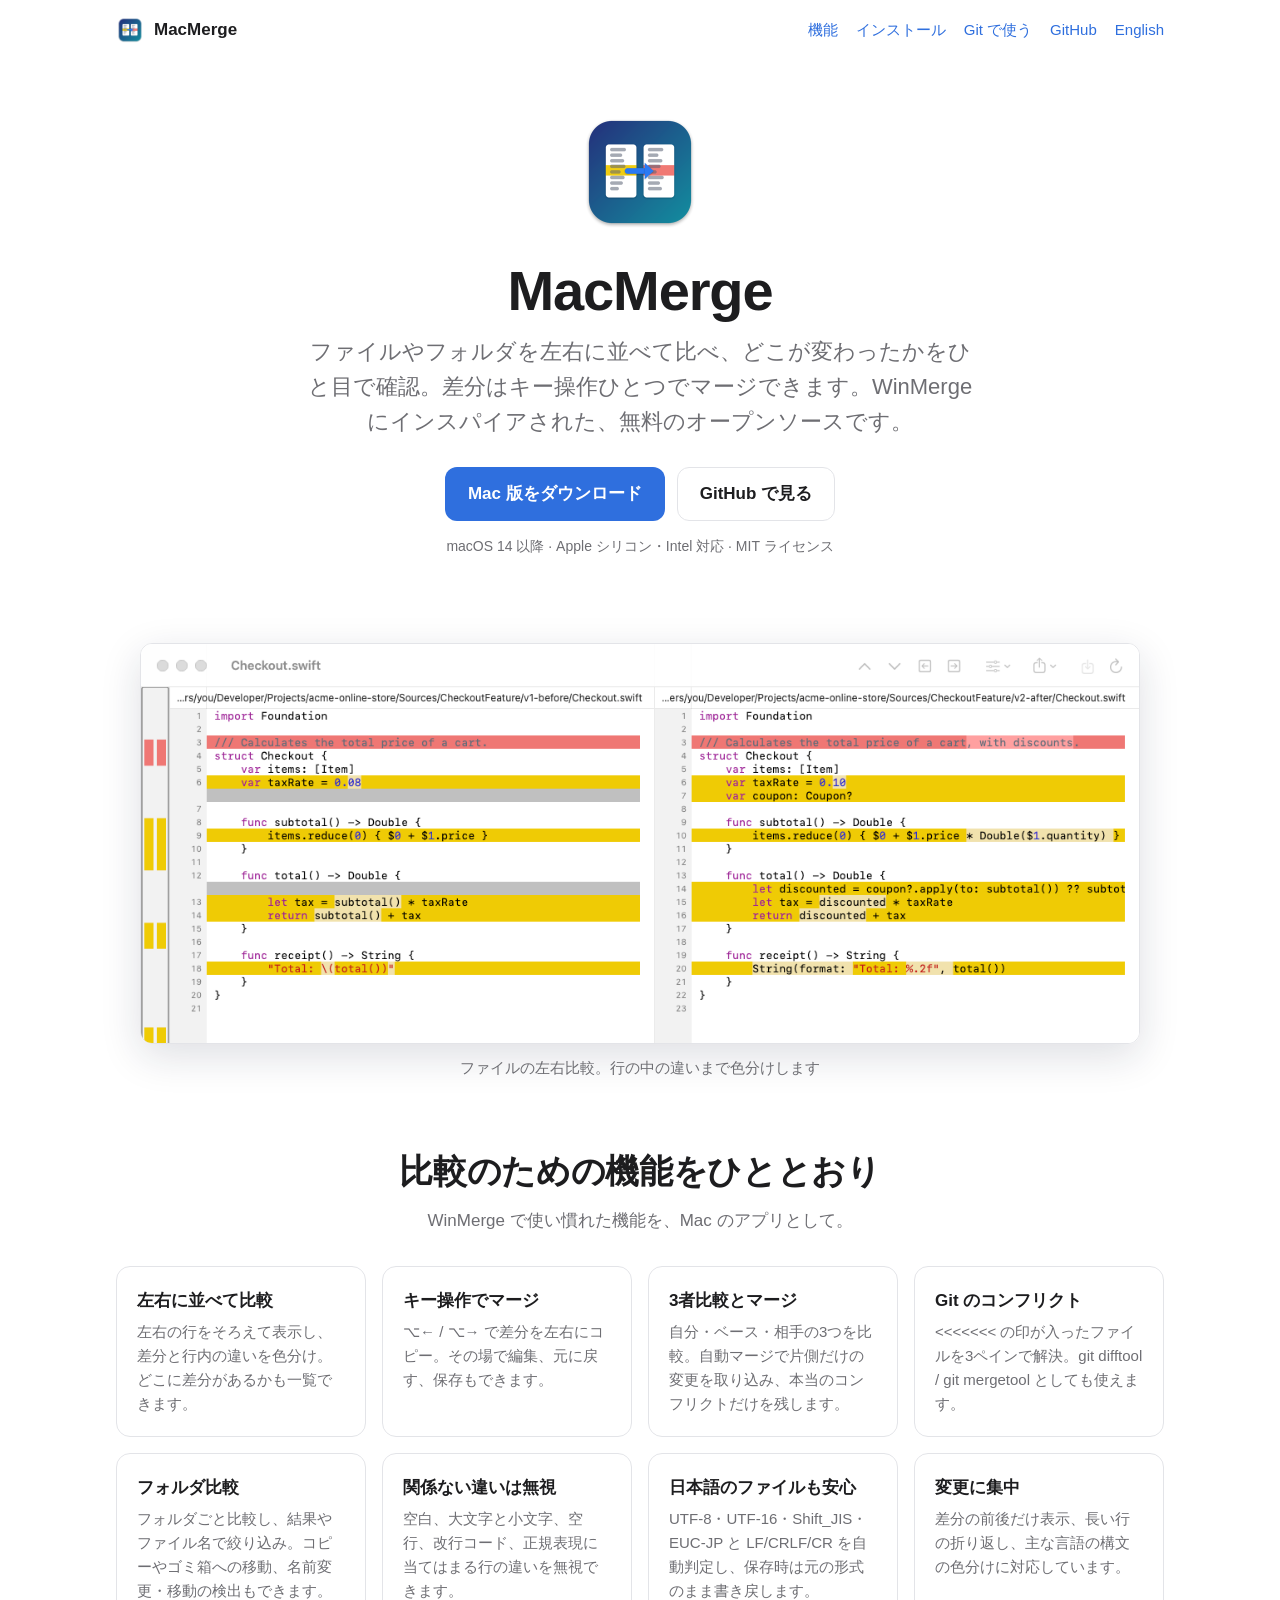
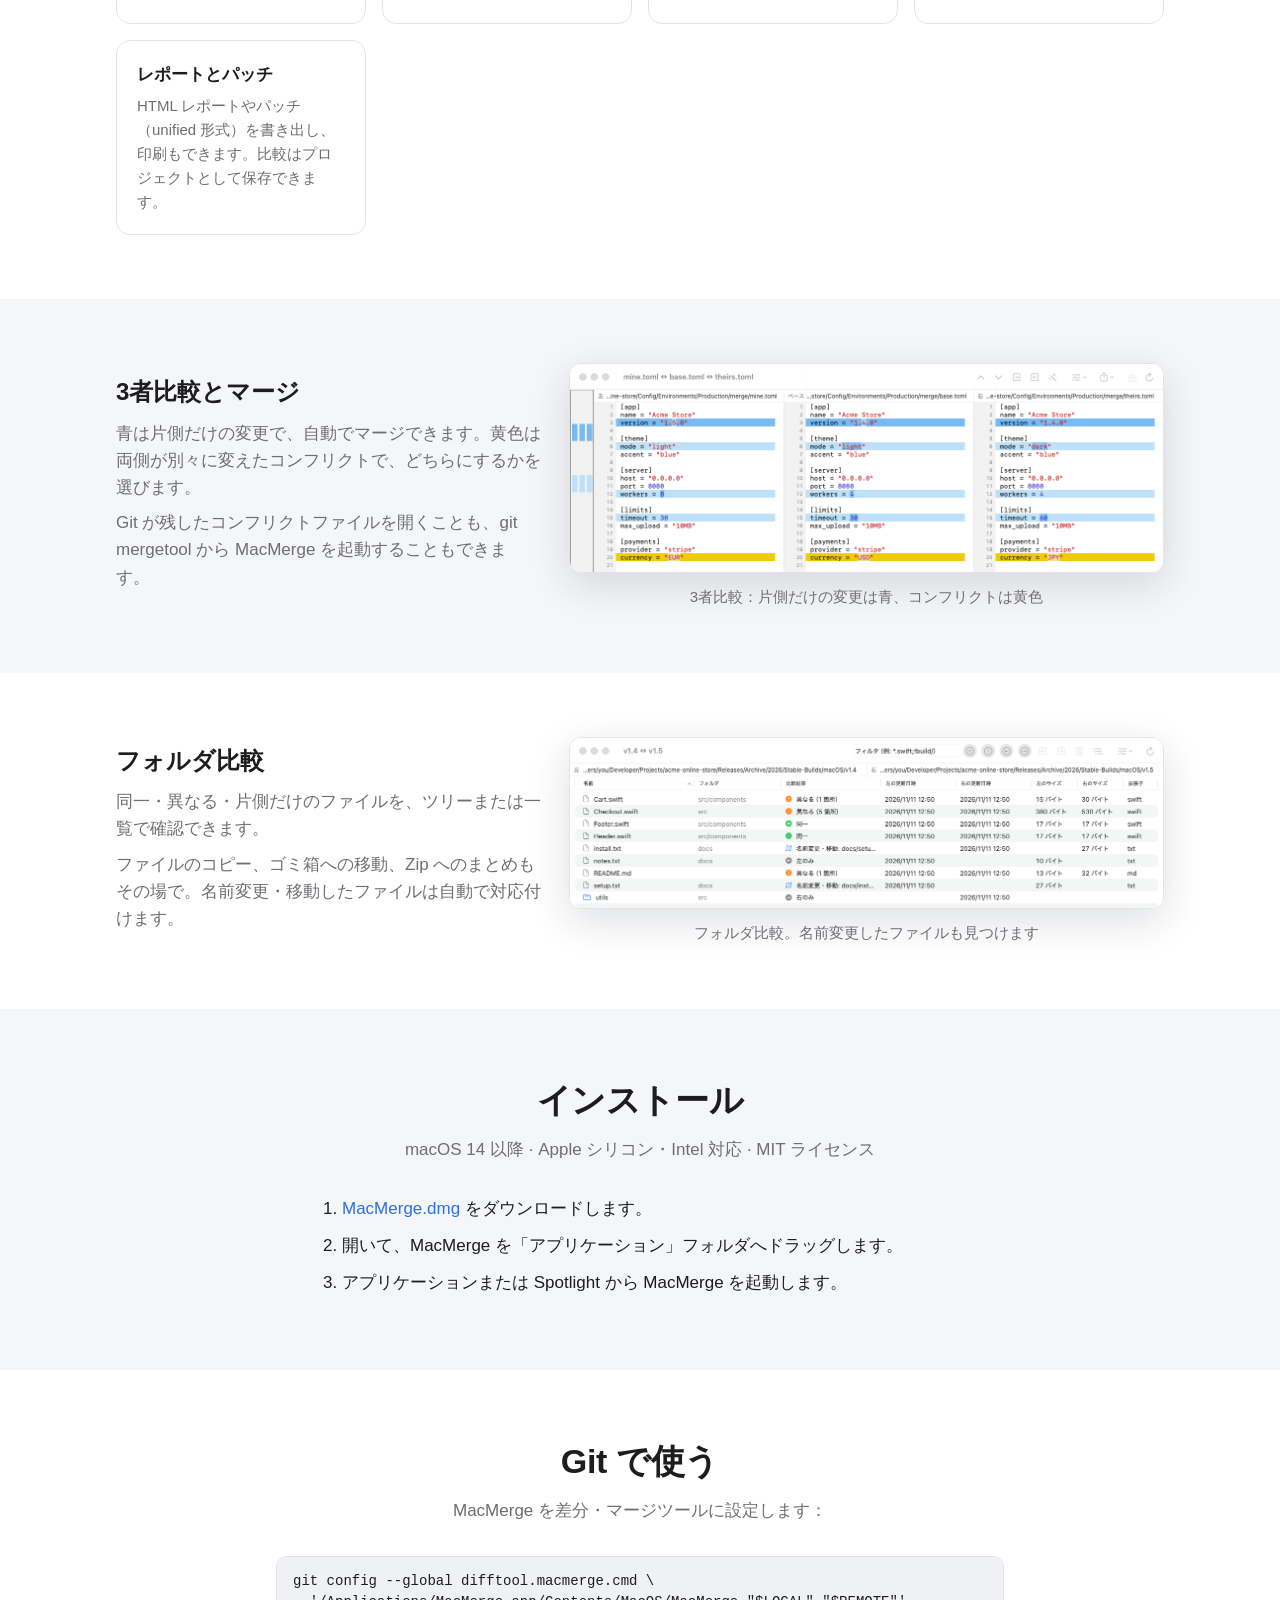
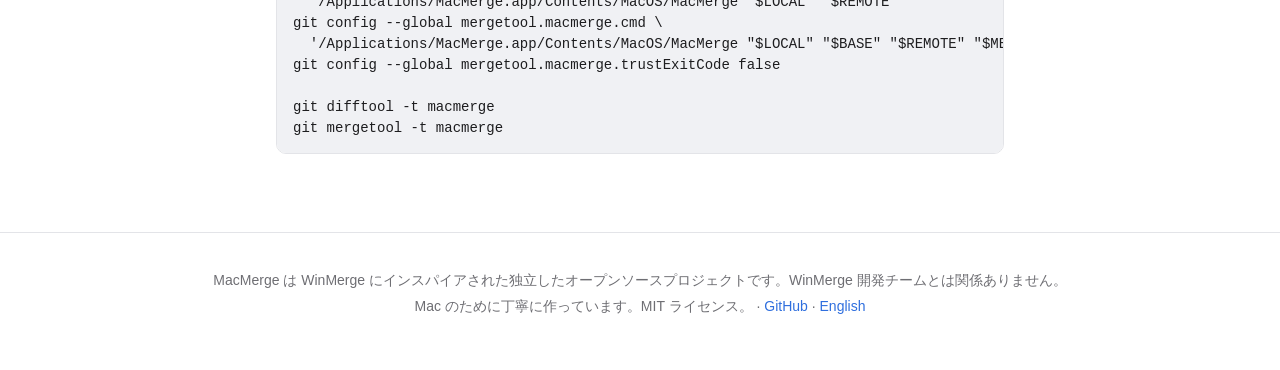
==== site/ja/index.html @ 868717c9 "Add release pipeline, app icon and landing page - App icon (scripts/make-icon.swift draws it) bundle" ====
<!doctype html>
<html lang="ja">
<head>
  <meta charset="utf-8">
  <meta name="viewport" content="width=device-width, initial-scale=1">
  <title>MacMerge — Mac 用のファイル・フォルダ比較ツール</title>
  <meta name="description" content="WinMerge にインスパイアされた、無料でオープンソースの macOS 用ファイル・フォルダ比較ツールです。">
  <meta property="og:title" content="MacMerge">
  <meta property="og:description" content="WinMerge にインスパイアされた、無料でオープンソースの macOS 用ファイル・フォルダ比較ツールです。">
  <meta property="og:image" content="https://macmerge.pages.dev/images/file-en.png">
  <meta name="twitter:card" content="summary_large_image">
  <link rel="alternate" hreflang="ja" href="https://macmerge.pages.dev/ja/">
  <link rel="alternate" hreflang="en" href="https://macmerge.pages.dev/">
  <link rel="icon" href="../favicon.png">
  <link rel="stylesheet" href="../style.css">
</head>
<body>
  <div class="wrap">
    <header class="top">
      <a class="brand" href="./"><img src="../images/icon.png" alt="">MacMerge</a>
      <nav>
        <a class="section-link" href="#features">機能</a>
        <a class="section-link" href="#install">インストール</a>
        <a class="section-link" href="#git">Git で使う</a>
        <a href="https://github.com/HabaSugito/MacMerge">GitHub</a>
        <a href="../" hreflang="en">English</a>
      </nav>
    </header>

    <div class="hero">
      <img class="icon" src="../images/icon.png" alt="MacMerge icon">
      <h1>MacMerge</h1>
      <p class="lead">ファイルやフォルダを左右に並べて比べ、どこが変わったかをひと目で確認。差分はキー操作ひとつでマージできます。WinMerge にインスパイアされた、無料のオープンソースです。</p>
      <div class="buttons">
        <a class="button primary" href="https://github.com/HabaSugito/MacMerge/releases/latest/download/MacMerge.dmg">Mac 版をダウンロード</a>
        <a class="button" href="https://github.com/HabaSugito/MacMerge">GitHub で見る</a>
      </div>
      <p class="meta">macOS 14 以降 · Apple シリコン・Intel 対応 · MIT ライセンス</p>
    </div>

    <figure class="shot">
      <img src="../images/file-ja.png" alt="ファイルの左右比較。行の中の違いまで色分けします" width="1200" height="480">
      <figcaption>ファイルの左右比較。行の中の違いまで色分けします</figcaption>
    </figure>
  </div>

  <section id="features">
    <div class="wrap">
      <h2>比較のための機能をひととおり</h2>
      <p class="sub">WinMerge で使い慣れた機能を、Mac のアプリとして。</p>
      <div class="grid">
        <div class="card"><h3>左右に並べて比較</h3><p>左右の行をそろえて表示し、差分と行内の違いを色分け。どこに差分があるかも一覧できます。</p></div>
        <div class="card"><h3>キー操作でマージ</h3><p>⌥← / ⌥→ で差分を左右にコピー。その場で編集、元に戻す、保存もできます。</p></div>
        <div class="card"><h3>3者比較とマージ</h3><p>自分・ベース・相手の3つを比較。自動マージで片側だけの変更を取り込み、本当のコンフリクトだけを残します。</p></div>
        <div class="card"><h3>Git のコンフリクト</h3><p>&lt;&lt;&lt;&lt;&lt;&lt;&lt; の印が入ったファイルを3ペインで解決。git difftool / git mergetool としても使えます。</p></div>
        <div class="card"><h3>フォルダ比較</h3><p>フォルダごと比較し、結果やファイル名で絞り込み。コピーやゴミ箱への移動、名前変更・移動の検出もできます。</p></div>
        <div class="card"><h3>関係ない違いは無視</h3><p>空白、大文字と小文字、空行、改行コード、正規表現に当てはまる行の違いを無視できます。</p></div>
        <div class="card"><h3>日本語のファイルも安心</h3><p>UTF-8・UTF-16・Shift_JIS・EUC-JP と LF/CRLF/CR を自動判定し、保存時は元の形式のまま書き戻します。</p></div>
        <div class="card"><h3>変更に集中</h3><p>差分の前後だけ表示、長い行の折り返し、主な言語の構文の色分けに対応しています。</p></div>
        <div class="card"><h3>レポートとパッチ</h3><p>HTML レポートやパッチ（unified 形式）を書き出し、印刷もできます。比較はプロジェクトとして保存できます。</p></div>
      </div>
    </div>
  </section>

  <section class="alt">
    <div class="wrap split">
      <div><h3>3者比較とマージ</h3><p>青は片側だけの変更で、自動でマージできます。黄色は両側が別々に変えたコンフリクトで、どちらにするかを選びます。</p><p>Git が残したコンフリクトファイルを開くことも、git mergetool から MacMerge を起動することもできます。</p></div>
      <figure class="shot" style="margin:0">
        <img src="../images/merge-ja.png" alt="3者比較：片側だけの変更は青、コンフリクトは黄色" width="1200" height="420">
        <figcaption>3者比較：片側だけの変更は青、コンフリクトは黄色</figcaption>
      </figure>
    </div>
  </section>

  <section>
    <div class="wrap split">
      <div><h3>フォルダ比較</h3><p>同一・異なる・片側だけのファイルを、ツリーまたは一覧で確認できます。</p><p>ファイルのコピー、ゴミ箱への移動、Zip へのまとめもその場で。名前変更・移動したファイルは自動で対応付けます。</p></div>
      <figure class="shot" style="margin:0">
        <img src="../images/folder-ja.png" alt="フォルダ比較。名前変更したファイルも見つけます" width="1200" height="345">
        <figcaption>フォルダ比較。名前変更したファイルも見つけます</figcaption>
      </figure>
    </div>
  </section>

  <section class="alt" id="install">
    <div class="wrap">
      <h2>インストール</h2>
      <p class="sub">macOS 14 以降 · Apple シリコン・Intel 対応 · MIT ライセンス</p>
      <ol class="steps">
        <li><a href="https://github.com/HabaSugito/MacMerge/releases/latest/download/MacMerge.dmg">MacMerge.dmg</a> をダウンロードします。</li>
        <li>開いて、MacMerge を「アプリケーション」フォルダへドラッグします。</li>
        <li>アプリケーションまたは Spotlight から MacMerge を起動します。</li>
      </ol>
    </div>
  </section>

  <section id="git">
    <div class="wrap" style="max-width:760px">
      <h2>Git で使う</h2>
      <p class="sub">MacMerge を差分・マージツールに設定します：</p>
      <pre><code>git config --global difftool.macmerge.cmd \
  &#x27;/Applications/MacMerge.app/Contents/MacOS/MacMerge &quot;$LOCAL&quot; &quot;$REMOTE&quot;&#x27;
git config --global mergetool.macmerge.cmd \
  &#x27;/Applications/MacMerge.app/Contents/MacOS/MacMerge &quot;$LOCAL&quot; &quot;$BASE&quot; &quot;$REMOTE&quot; &quot;$MERGED&quot;&#x27;
git config --global mergetool.macmerge.trustExitCode false

git difftool -t macmerge
git mergetool -t macmerge</code></pre>
    </div>
  </section>

  <footer>
    <div class="wrap">
      <p>MacMerge は WinMerge にインスパイアされた独立したオープンソースプロジェクトです。WinMerge 開発チームとは関係ありません。</p>
      <p>Mac のために丁寧に作っています。MIT ライセンス。 · <a href="https://github.com/HabaSugito/MacMerge">GitHub</a> · <a href="../">English</a></p>
    </div>
  </footer>
</body>
</html>
---- site/style.css ----
:root {
  --bg: #ffffff;
  --bg-alt: #f5f6f8;
  --text: #1d1d1f;
  --muted: #6e6e73;
  --border: #e3e4e8;
  --accent: #2f6fde;
  --accent-text: #ffffff;
  --code-bg: #f0f1f4;
  --shadow: 0 12px 40px rgba(20, 30, 60, 0.14);
}
@media (prefers-color-scheme: dark) {
  :root {
    --bg: #111214;
    --bg-alt: #1a1b1e;
    --text: #f2f2f4;
    --muted: #a1a1a8;
    --border: #2c2d31;
    --accent: #4d8bf5;
    --code-bg: #202125;
    --shadow: 0 12px 40px rgba(0, 0, 0, 0.5);
  }
}
* { box-sizing: border-box; }
html { -webkit-text-size-adjust: 100%; }
body {
  margin: 0;
  font: 17px/1.6 -apple-system, BlinkMacSystemFont, "Hiragino Sans", "Helvetica Neue", sans-serif;
  color: var(--text);
  background: var(--bg);
}
a { color: var(--accent); text-decoration: none; }
a:hover { text-decoration: underline; }
.wrap { max-width: 1080px; margin: 0 auto; padding: 0 16px; }

header.top { display: flex; justify-content: space-between; align-items: center; padding: 16px 0; }
header.top .brand { display: flex; align-items: center; gap: 10px; font-weight: 600; color: var(--text); }
header.top .brand img { width: 28px; height: 28px; }
header.top nav { display: flex; gap: 18px; font-size: 15px; white-space: nowrap; }
@media (max-width: 640px) { header.top nav a.section-link { display: none; } }

.hero { text-align: center; padding: 48px 0 32px; }
.hero img.icon { width: 128px; height: 128px; }
.hero h1 { font-size: clamp(36px, 6vw, 56px); line-height: 1.1; margin: 16px 0 12px; letter-spacing: -0.02em; }
.hero p.lead { font-size: clamp(18px, 2.4vw, 22px); color: var(--muted); max-width: 680px; margin: 0 auto 28px; }
.buttons { display: flex; gap: 12px; justify-content: center; flex-wrap: wrap; }
.button {
  display: inline-flex; align-items: center; gap: 8px;
  padding: 12px 22px; border-radius: 12px; font-weight: 600; font-size: 17px;
  border: 1px solid var(--border); color: var(--text); background: var(--bg);
}
.button.primary { background: var(--accent); color: var(--accent-text); border-color: transparent; }
.button:hover { text-decoration: none; filter: brightness(1.05); }
.hero .meta { margin-top: 14px; font-size: 14px; color: var(--muted); }

.shot { margin: 40px auto 0; max-width: 1000px; }
.shot img { width: 100%; height: auto; display: block; border-radius: 12px; border: 1px solid var(--border); box-shadow: var(--shadow); }
.shot figcaption { text-align: center; color: var(--muted); font-size: 15px; margin-top: 12px; }

section { padding: 64px 0; }
section.alt { background: var(--bg-alt); }
section h2 { font-size: clamp(26px, 3.6vw, 34px); text-align: center; margin: 0 0 8px; letter-spacing: -0.01em; }
section p.sub { text-align: center; color: var(--muted); margin: 0 auto 32px; max-width: 640px; }

.grid { display: grid; grid-template-columns: repeat(auto-fit, minmax(240px, 1fr)); gap: 16px; }
.card { background: var(--bg); border: 1px solid var(--border); border-radius: 14px; padding: 20px; }
section.alt .card { background: var(--bg); }
.card h3 { margin: 0 0 6px; font-size: 17px; }
.card p { margin: 0; color: var(--muted); font-size: 15px; }

.split { display: grid; grid-template-columns: 1fr; gap: 28px; align-items: center; }
@media (min-width: 860px) { .split { grid-template-columns: 1fr 1.4fr; } }
.split h3 { font-size: 24px; margin: 0 0 8px; }
.split p { color: var(--muted); margin: 0 0 8px; }

pre {
  background: var(--code-bg); border: 1px solid var(--border); border-radius: 10px;
  padding: 14px 16px; overflow-x: auto; font-size: 14px; line-height: 1.5;
}
code { font-family: ui-monospace, "SF Mono", Menlo, monospace; }
ol.steps { max-width: 640px; margin: 0 auto; padding-left: 22px; }
ol.steps li { margin-bottom: 10px; }

footer { padding: 32px 0 48px; color: var(--muted); font-size: 14px; text-align: center; border-top: 1px solid var(--border); }
footer p { margin: 4px 0; }
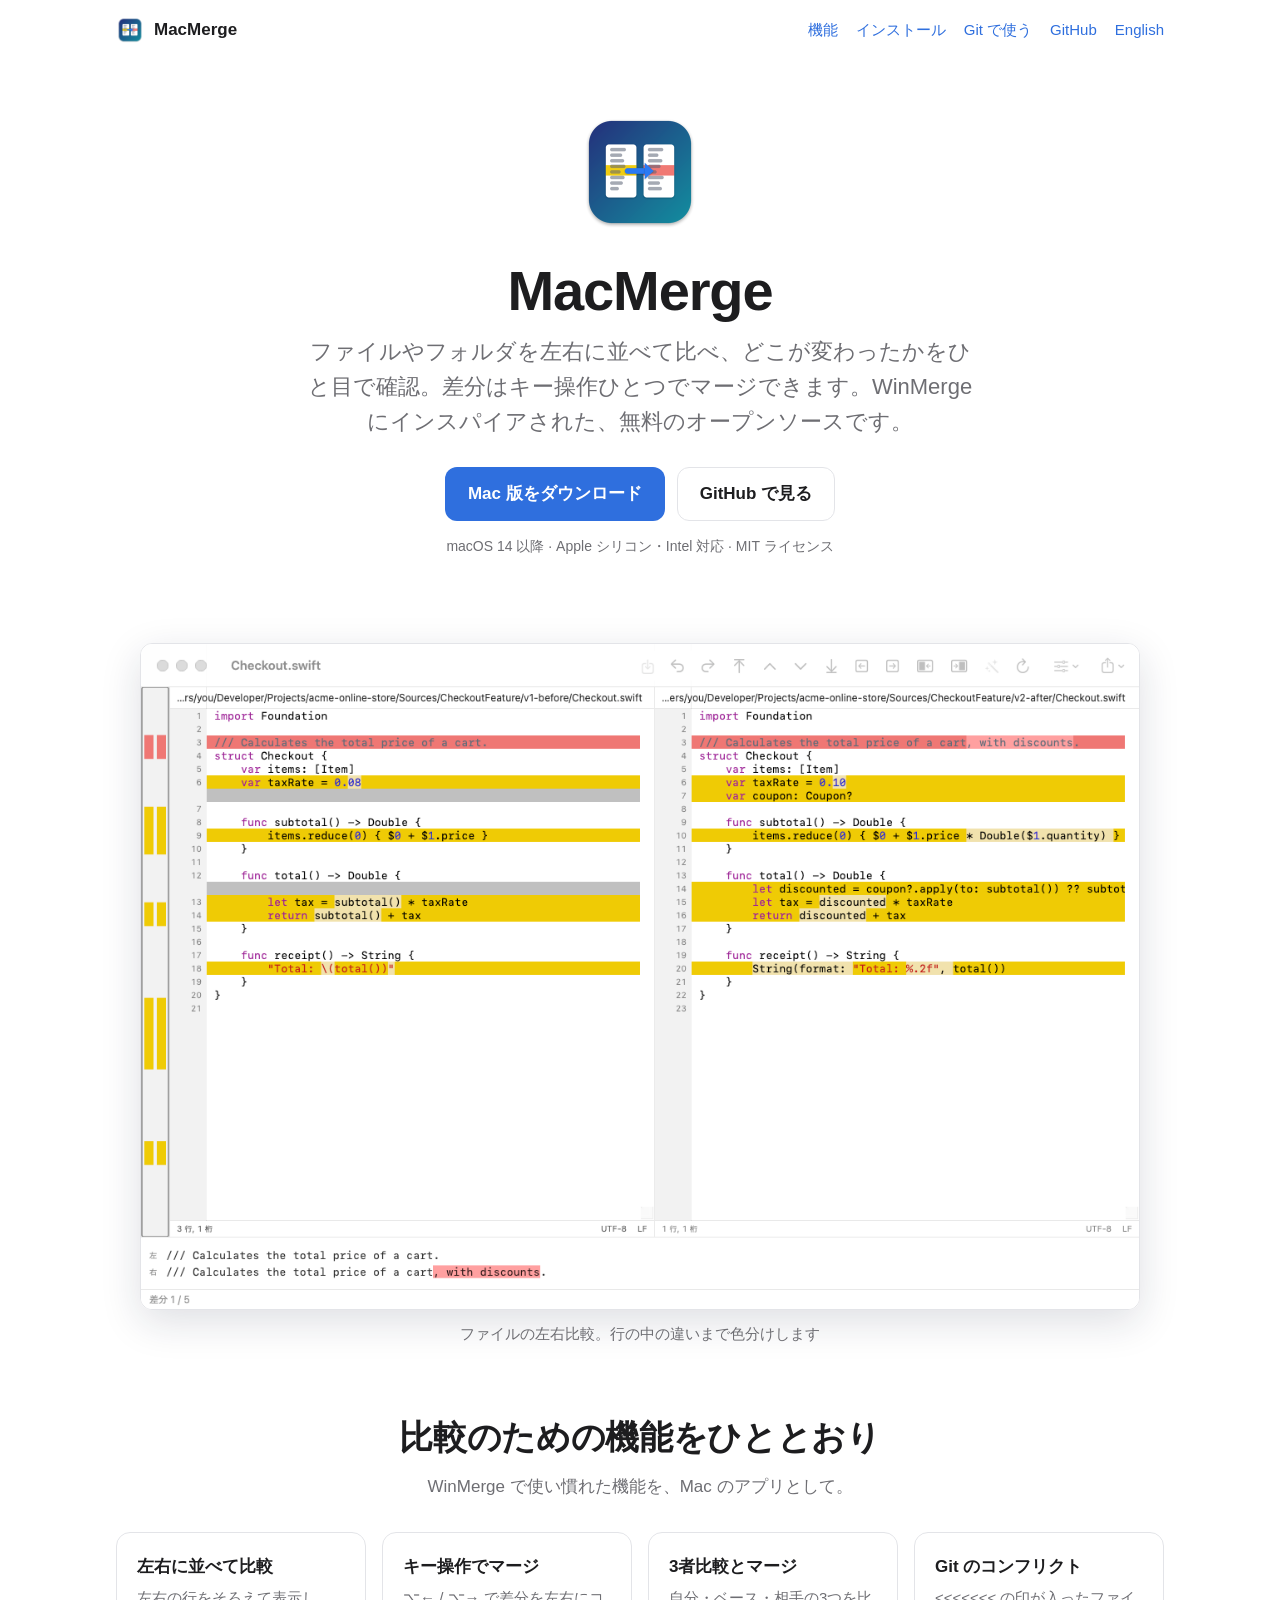
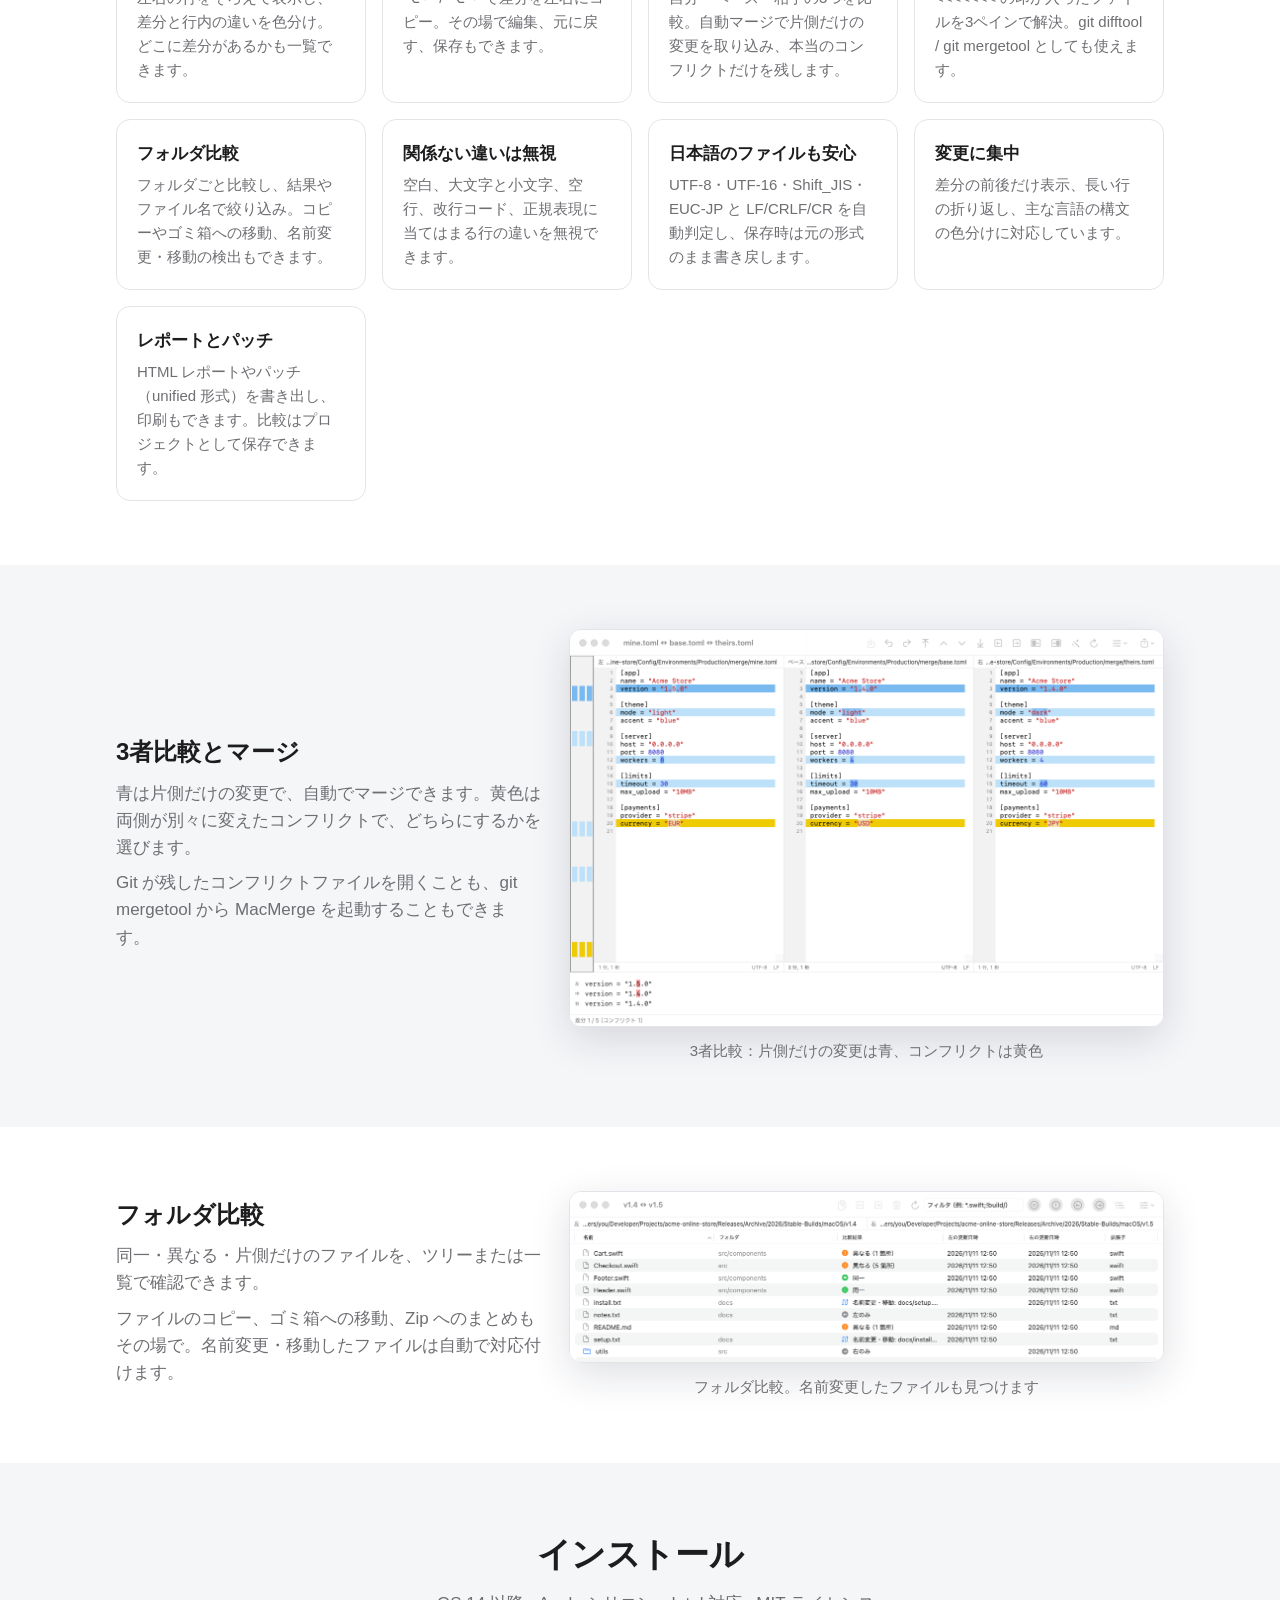
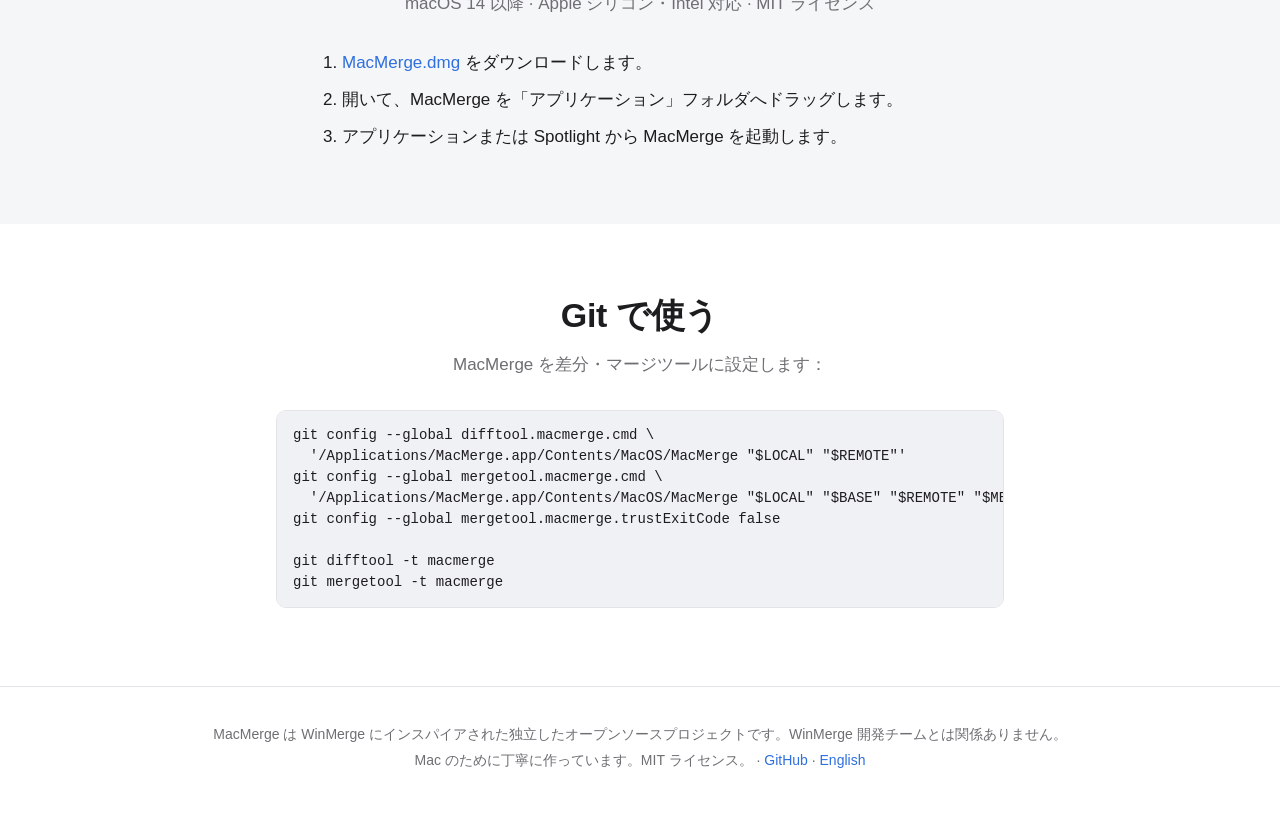
==== commit 5493a657: "Match WinMerge's window layout and workflow - Comparisons open as tabs of one window; a new tab show" ====
--- a/site/ja/index.html
+++ b/site/ja/index.html
@@ -39,7 +39,7 @@
     </div>
 
     <figure class="shot">
-      <img src="../images/file-ja.png" alt="ファイルの左右比較。行の中の違いまで色分けします" width="1200" height="480">
+      <img src="../images/file-ja.png" alt="ファイルの左右比較。行の中の違いまで色分けします" width="1200" height="800">
       <figcaption>ファイルの左右比較。行の中の違いまで色分けします</figcaption>
     </figure>
   </div>
@@ -66,7 +66,7 @@
     <div class="wrap split">
       <div><h3>3者比較とマージ</h3><p>青は片側だけの変更で、自動でマージできます。黄色は両側が別々に変えたコンフリクトで、どちらにするかを選びます。</p><p>Git が残したコンフリクトファイルを開くことも、git mergetool から MacMerge を起動することもできます。</p></div>
       <figure class="shot" style="margin:0">
-        <img src="../images/merge-ja.png" alt="3者比較：片側だけの変更は青、コンフリクトは黄色" width="1200" height="420">
+        <img src="../images/merge-ja.png" alt="3者比較：片側だけの変更は青、コンフリクトは黄色" width="1200" height="800">
         <figcaption>3者比較：片側だけの変更は青、コンフリクトは黄色</figcaption>
       </figure>
     </div>
